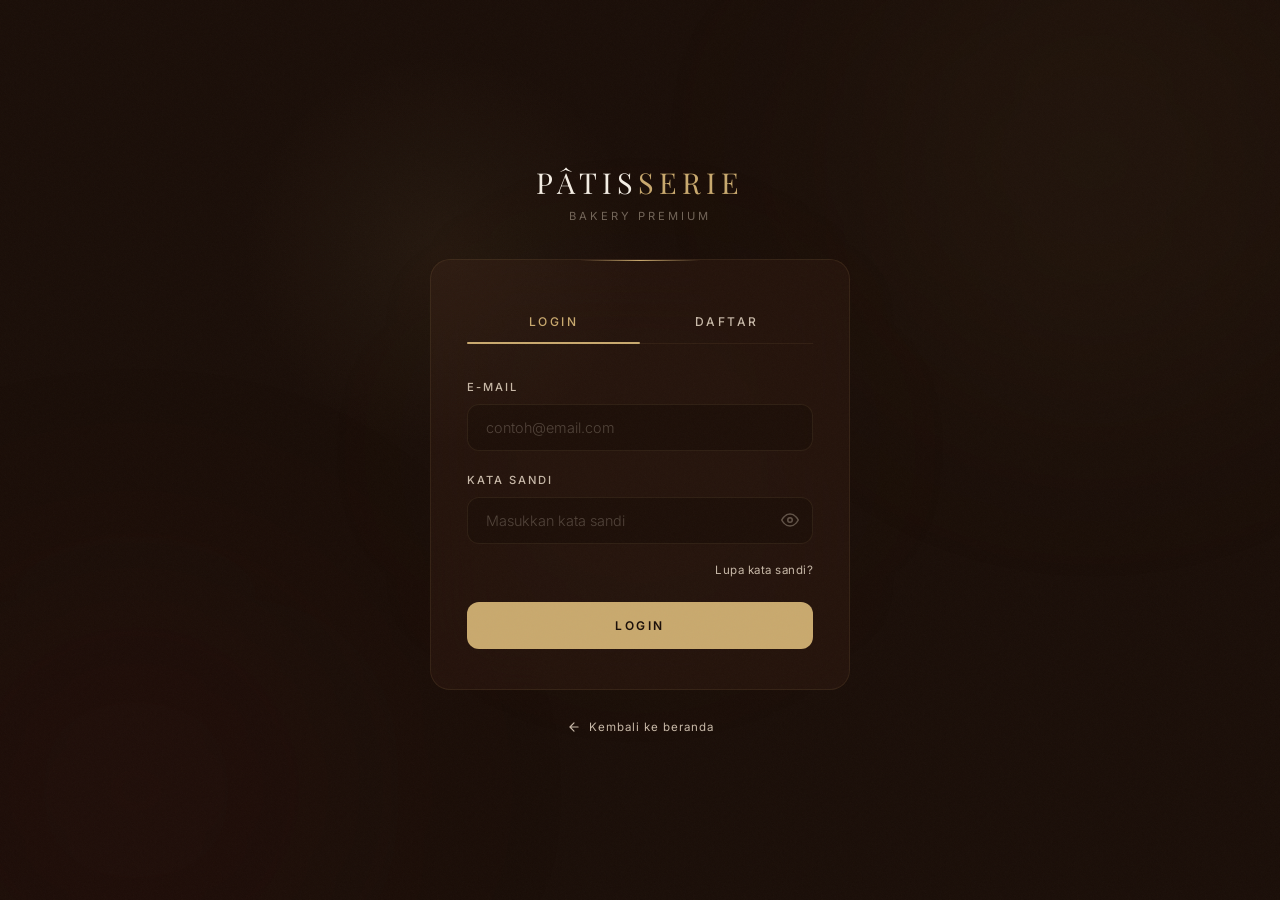
==== Auth.html @ b81f14a2 "fix bug" ====
<!DOCTYPE html>
<html lang="id">
<head>
    <meta charset="UTF-8">
    <meta name="viewport" content="width=device-width, initial-scale=1.0">
    <title>Login & Daftar — Pâtisserie</title>
    <link rel="preconnect" href="https://fonts.googleapis.com">
    <link href="https://fonts.googleapis.com/css2?family=Playfair+Display:ital,wght@0,400;0,500;0,600;1,400;1,500&family=Inter:wght@300;400;500;600&display=swap" rel="stylesheet">
    <link rel="stylesheet" href="assets/css/auth.css">
</head>
<body>

    <!-- Background -->
    <div class="cursor-glow" id="cursorGlow"></div>
    <div class="bg-blob bg-blob-1"></div>
    <div class="bg-blob bg-blob-2"></div>
    <div class="bg-blob bg-blob-3"></div>

    <div class="auth-container">
        <!-- Logo -->
        <div class="auth-logo">
            <h1>Pâtis<span>serie</span></h1>
            <p>Bakery Premium</p>
        </div>

        <!-- Card -->
        <div class="auth-card">
            <!-- Tabs -->
            <div class="auth-tabs">
                <button class="auth-tab active" data-tab="login">Login</button>
                <button class="auth-tab" data-tab="daftar">Daftar</button>
                <div class="tab-indicator" id="tabIndicator"></div>
            </div>

            <!-- Panels -->
            <div class="auth-panels">

                <!-- ====== LOGIN ====== -->
                <div class="auth-panel active" id="panel-login">
                    <form id="form-login" novalidate>
                        <div class="field">
                            <label>E-mail</label>
                            <input type="email" id="l-email" placeholder="contoh@email.com" autocomplete="email">
                            <div class="error-msg" id="l-email-err">Masukkan e-mail yang valid</div>
                        </div>
                        <div class="field">
                            <label>Kata Sandi</label>
                            <div class="pw-wrap">
                                <input type="password" id="l-pass" placeholder="Masukkan kata sandi" autocomplete="current-password">
                                <button type="button" class="pw-btn" onclick="togglePw('l-pass', this)">
                                    <svg viewBox="0 0 24 24" fill="none" stroke="currentColor" stroke-width="2" stroke-linecap="round" stroke-linejoin="round">
                                        <path d="M1 12s4-8 11-8 11 8 11 8-4 8-11 8-11-8-11-8z"/>
                                        <circle cx="12" cy="12" r="3"/>
                                    </svg>
                                </button>
                            </div>
                            <div class="error-msg" id="l-pass-err">Kata sandi tidak boleh kosong</div>
                        </div>
                        <div class="forgot">
                            <a href="#" onclick="event.preventDefault(); toast('Fitur reset kata sandi segera hadir', 'info')">Lupa kata sandi?</a>
                        </div>
                        <button type="submit" class="btn-submit"><span>Login</span></button>
                    </form>

                   

                   
                </div>

                <!-- ====== DAFTAR ====== -->
                <div class="auth-panel" id="panel-daftar">
                    <form id="form-daftar" novalidate>
                        <div class="field">
                            <label>Nama Lengkap</label>
                            <input type="text" id="d-nama" placeholder="Nama lengkap kamu" autocomplete="name">
                            <div class="error-msg" id="d-nama-err">Nama wajib diisi</div>
                        </div>
                        <div class="field">
                            <label>E-mail</label>
                            <input type="email" id="d-email" placeholder="contoh@email.com" autocomplete="email">
                            <div class="error-msg" id="d-email-err">Masukkan e-mail yang valid</div>
                        </div>
                        <div class="field">
                            <label>Kata Sandi</label>
                            <div class="pw-wrap">
                                <input type="password" id="d-pass" placeholder="Minimal 6 karakter" autocomplete="new-password">
                                <button type="button" class="pw-btn" onclick="togglePw('d-pass', this)">
                                    <svg viewBox="0 0 24 24" fill="none" stroke="currentColor" stroke-width="2" stroke-linecap="round" stroke-linejoin="round">
                                        <path d="M1 12s4-8 11-8 11 8 11 8-4 8-11 8-11-8-11-8z"/>
                                        <circle cx="12" cy="12" r="3"/>
                                    </svg>
                                </button>
                            </div>
                            <div class="error-msg" id="d-pass-err">Kata sandi minimal 6 karakter</div>
                        </div>
                        <label class="checkbox" id="d-agree-wrap">
                            <input type="checkbox" id="d-agree">
                            <div class="check-box">
                                <svg viewBox="0 0 24 24" stroke-linecap="round" stroke-linejoin="round">
                                    <polyline points="20 6 9 17 4 12"/>
                                </svg>
                            </div>
                            <span>Saya menyetujui <a href="#" onclick="event.preventDefault(); event.stopPropagation(); toast('Halaman syarat & ketentuan sedang disiapkan', 'info')">Syarat & Ketentuan</a></span>
                        </label>
                        <div class="error-msg" id="d-agree-err" style="margin-top:-14px; margin-bottom:18px;">Anda harus menyetujui syarat & ketentuan</div>
                        <button type="submit" class="btn-submit"><span>Daftar</span></button>
                    </form>

                  
                </div>

            </div>
        </div>

        <!-- Back -->
        <div class="back-link">
            <a href="/index.html">
                <svg viewBox="0 0 24 24" fill="none" stroke="currentColor" stroke-width="2" stroke-linecap="round" stroke-linejoin="round"><path d="M19 12H5M12 19l-7-7 7-7"/></svg>
                Kembali ke beranda
            </a>
        </div>
    </div>

    <!-- Toast Container -->
    <div class="toast-container" id="toastBox"></div>

    <script src="assets/js/auth.js">
       
    </script>

</body>
</html>
---- assets/css/auth.css ----
*, *::before, *::after {
            margin: 0;
            padding: 0;
            box-sizing: border-box;
        }

        :root {
            --brown-deep: #1a0e08;
            --brown-rich: #2c1810;
            --brown-warm: #3d2015;
            --maroon: #4a1212;
            --cream: #f5efe6;
            --cream-muted: #c8b9a8;
            --gold: #c9a96e;
            --gold-light: #e0c992;
        }

        html { scroll-behavior: smooth; }

        body {
            font-family: 'Inter', sans-serif;
            background: var(--brown-deep);
            color: var(--cream);
            min-height: 100vh;
            display: flex;
            align-items: center;
            justify-content: center;
            overflow-x: hidden;
            position: relative;
        }

        /* === GRAIN === */
        body::after {
            content: '';
            position: fixed;
            inset: 0;
            z-index: 9999;
            pointer-events: none;
            opacity: 0.03;
            background-image: url("data:image/svg+xml,%3Csvg viewBox='0 0 256 256' xmlns='http://www.w3.org/2000/svg'%3E%3Cfilter id='n'%3E%3CfeTurbulence type='fractalNoise' baseFrequency='0.9' numOctaves='4' stitchTiles='stitch'/%3E%3C/filter%3E%3Crect width='100%25' height='100%25' filter='url(%23n)'/%3E%3C/svg%3E");
            background-size: 128px 128px;
        }

        /* === CURSOR GLOW === */
        .cursor-glow {
            position: fixed;
            width: 400px;
            height: 400px;
            border-radius: 50%;
            background: radial-gradient(circle, rgba(201,169,110,0.06) 0%, transparent 70%);
            pointer-events: none;
            z-index: 9998;
            transform: translate(-50%, -50%);
            transition: left 0.3s ease-out, top 0.3s ease-out;
        }

        /* === BACKGROUND BLOBS === */
        .bg-blob {
            position: fixed;
            border-radius: 50%;
            pointer-events: none;
            filter: blur(120px);
            z-index: 0;
        }

        .bg-blob-1 {
            width: 500px; height: 500px;
            background: rgba(201,169,110,0.04);
            top: -10%; right: -5%;
        }

        .bg-blob-2 {
            width: 400px; height: 400px;
            background: rgba(74,18,18,0.15);
            bottom: -10%; left: -5%;
        }

        .bg-blob-3 {
            width: 300px; height: 300px;
            background: rgba(201,169,110,0.03);
            top: 50%; left: 50%;
            transform: translate(-50%, -50%);
        }

        /* === MAIN CONTAINER === */
        .auth-container {
            position: relative;
            z-index: 10;
            width: 100%;
            max-width: 460px;
            padding: 20px;
        }

        /* === LOGO === */
        .auth-logo {
            text-align: center;
            margin-bottom: 36px;
            opacity: 0;
            animation: fadeSlideDown 0.8s 0.2s ease forwards;
        }

        .auth-logo h1 {
            font-family: 'Playfair Display', serif;
            font-size: 1.8rem;
            letter-spacing: 5px;
            text-transform: uppercase;
            font-weight: 400;
        }

        .auth-logo h1 span { color: var(--gold); }

        .auth-logo p {
            font-size: 0.7rem;
            letter-spacing: 3px;
            text-transform: uppercase;
            color: var(--cream-muted);
            margin-top: 8px;
            opacity: 0.5;
        }

        /* === CARD === */
        .auth-card {
            background: rgba(44, 24, 16, 0.6);
            backdrop-filter: blur(40px);
            -webkit-backdrop-filter: blur(40px);
            border: 1px solid rgba(201,169,110,0.1);
            border-radius: 20px;
            padding: 40px 36px;
            position: relative;
            overflow: hidden;
            opacity: 0;
            animation: fadeSlideUp 1s 0.4s ease forwards;
        }

        /* Subtle top glow line */
        .auth-card::before {
            content: '';
            position: absolute;
            top: 0; left: 50%;
            transform: translateX(-50%);
            width: 120px; height: 1px;
            background: linear-gradient(90deg, transparent, var(--gold), transparent);
        }

        /* === TABS === */
        .auth-tabs {
            display: flex;
            gap: 0;
            margin-bottom: 36px;
            position: relative;
            border-bottom: 1px solid rgba(201,169,110,0.08);
        }

        .auth-tab {
            flex: 1;
            background: none;
            border: none;
            padding: 14px 0;
            font-family: 'Inter', sans-serif;
            font-size: 0.75rem;
            letter-spacing: 2.5px;
            text-transform: uppercase;
            color: var(--cream-muted);
            cursor: pointer;
            position: relative;
            transition: color 0.4s ease;
            font-weight: 500;
        }

        .auth-tab.active {
            color: var(--gold);
        }

        .auth-tab:hover:not(.active) {
            color: var(--cream);
        }

        /* Animated underline */
        .tab-indicator {
            position: absolute;
            bottom: -1px;
            height: 2px;
            width: 50%;
            background: var(--gold);
            transition: left 0.4s cubic-bezier(0.25,0.8,0.25,1);
            left: 0;
            border-radius: 2px;
        }

        .tab-indicator.right {
            left: 50%;
        }

        /* === PANELS === */
        .auth-panels {
            position: relative;
            overflow: hidden;
        }

        .auth-panel {
            display: none;
            animation: panelIn 0.5s ease forwards;
        }

        .auth-panel.active {
            display: block;
        }

        @keyframes panelIn {
            from { opacity: 0; transform: translateY(12px); }
            to { opacity: 1; transform: translateY(0); }
        }

        /* === FORM FIELDS === */
        .field {
            margin-bottom: 22px;
        }

        .field label {
            display: block;
            font-size: 0.7rem;
            letter-spacing: 2px;
            text-transform: uppercase;
            color: var(--cream-muted);
            margin-bottom: 10px;
            font-weight: 500;
        }

        .field input[type="email"],
        .field input[type="text"],
        .field input[type="password"] {
            width: 100%;
            padding: 14px 18px;
            background: rgba(26, 14, 8, 0.6);
            border: 1px solid rgba(201,169,110,0.1);
            border-radius: 12px;
            color: var(--cream);
            font-family: 'Inter', sans-serif;
            font-size: 0.9rem;
            font-weight: 300;
            outline: none;
            transition: all 0.4s ease;
        }

        .field input::placeholder {
            color: rgba(200,185,168,0.3);
            font-weight: 300;
        }

        .field input:focus {
            border-color: rgba(201,169,110,0.4);
            box-shadow: 0 0 0 3px rgba(201,169,110,0.06), 0 0 20px rgba(201,169,110,0.04);
        }

        .field input.error {
            border-color: rgba(180, 60, 60, 0.6);
            box-shadow: 0 0 0 3px rgba(180, 60, 60, 0.08);
        }

        /* === PASSWORD WRAP === */
        .pw-wrap {
            position: relative;
        }

        .pw-wrap input {
            padding-right: 50px !important;
        }

        .pw-btn {
            position: absolute;
            right: 4px;
            top: 50%;
            transform: translateY(-50%);
            background: none;
            border: none;
            padding: 10px;
            cursor: pointer;
            color: var(--cream-muted);
            opacity: 0.4;
            transition: opacity 0.3s ease, color 0.3s ease;
            display: flex;
            align-items: center;
            justify-content: center;
        }

        .pw-btn:hover {
            opacity: 0.8;
            color: var(--gold);
        }

        .pw-btn svg {
            width: 18px; height: 18px;
        }

        /* === ERROR MSG === */
        .error-msg {
            font-size: 0.72rem;
            color: #c0392b;
            margin-top: 8px;
            letter-spacing: 0.3px;
            display: none;
            align-items: center;
            gap: 6px;
        }

        .error-msg.show {
            display: flex;
            animation: errorIn 0.3s ease;
        }

        .error-msg::before {
            content: '!';
            display: inline-flex;
            align-items: center;
            justify-content: center;
            width: 16px; height: 16px;
            border-radius: 50%;
            background: rgba(192,57,43,0.15);
            font-size: 0.6rem;
            font-weight: 700;
            flex-shrink: 0;
        }

        @keyframes errorIn {
            from { opacity: 0; transform: translateY(-4px); }
            to { opacity: 1; transform: translateY(0); }
        }

        /* === FORGOT PASSWORD === */
        .forgot {
            text-align: right;
            margin-bottom: 24px;
            margin-top: -8px;
        }

        .forgot a {
            font-size: 0.72rem;
            color: var(--cream-muted);
            text-decoration: none;
            letter-spacing: 0.5px;
            transition: color 0.3s ease;
        }

        .forgot a:hover {
            color: var(--gold);
        }

        /* === CHECKBOX === */
        .checkbox {
            display: flex;
            align-items: flex-start;
            gap: 12px;
            margin-bottom: 24px;
            cursor: pointer;
        }

        .checkbox input[type="checkbox"] {
            display: none;
        }

        .check-box {
            width: 20px; height: 20px;
            border: 1px solid rgba(201,169,110,0.2);
            border-radius: 6px;
            flex-shrink: 0;
            display: flex;
            align-items: center;
            justify-content: center;
            transition: all 0.3s ease;
            margin-top: 1px;
            background: rgba(26,14,8,0.6);
        }

        .check-box svg {
            width: 12px; height: 12px;
            stroke: var(--brown-deep);
            stroke-width: 3;
            fill: none;
            opacity: 0;
            transform: scale(0.5);
            transition: all 0.3s ease;
        }

        .checkbox input:checked + .check-box {
            background: var(--gold);
            border-color: var(--gold);
        }

        .checkbox input:checked + .check-box svg {
            opacity: 1;
            transform: scale(1);
        }

        .checkbox label {
            font-size: 0.8rem;
            color: var(--cream-muted);
            line-height: 1.5;
            font-weight: 300;
            cursor: pointer;
        }

        .checkbox label a {
            color: var(--gold);
            text-decoration: none;
            transition: color 0.3s ease;
        }

        .checkbox label a:hover {
            color: var(--gold-light);
            text-decoration: underline;
        }

        .checkbox.error .check-box {
            border-color: rgba(180,60,60,0.6);
        }

        /* === SUBMIT BUTTON === */
        .btn-submit {
            width: 100%;
            padding: 16px;
            background: var(--gold);
            color: var(--brown-deep);
            border: none;
            border-radius: 12px;
            font-family: 'Inter', sans-serif;
            font-size: 0.75rem;
            font-weight: 600;
            letter-spacing: 2.5px;
            text-transform: uppercase;
            cursor: pointer;
            position: relative;
            overflow: hidden;
            transition: all 0.4s cubic-bezier(0.25,0.8,0.25,1);
        }

        .btn-submit::before {
            content: '';
            position: absolute;
            inset: 0;
            background: var(--gold-light);
            transform: translateX(-100%);
            transition: transform 0.4s cubic-bezier(0.25,0.8,0.25,1);
        }

        .btn-submit:hover::before {
            transform: translateX(0);
        }

        .btn-submit span {
            position: relative;
            z-index: 1;
        }

        .btn-submit:active {
            transform: scale(0.98);
        }

        /* Loading state */
        .btn-submit.loading {
            pointer-events: none;
        }

        .btn-submit.loading span {
            opacity: 0;
        }

        .btn-submit::after {
            content: '';
            position: absolute;
            top: 50%; left: 50%;
            transform: translate(-50%, -50%);
            width: 20px; height: 20px;
            border: 2px solid transparent;
            border-top-color: var(--brown-deep);
            border-right-color: var(--brown-deep);
            border-radius: 50%;
            opacity: 0;
            z-index: 2;
        }

        .btn-submit.loading::after {
            opacity: 1;
            animation: spin 0.6s linear infinite;
        }

        @keyframes spin {
            to { transform: translate(-50%, -50%) rotate(360deg); }
        }

        /* === DIVIDER === */
        .auth-divider {
            display: flex;
            align-items: center;
            gap: 16px;
            margin: 28px 0;
        }

        .auth-divider::before,
        .auth-divider::after {
            content: '';
            flex: 1;
            height: 1px;
            background: rgba(201,169,110,0.08);
        }

        .auth-divider span {
            font-size: 0.65rem;
            letter-spacing: 2px;
            text-transform: uppercase;
            color: rgba(200,185,168,0.3);
        }

        /* === SOCIAL BUTTONS === */
        .social-btns {
            display: flex;
            gap: 12px;
        }

        .btn-social {
            flex: 1;
            padding: 12px;
            background: rgba(26,14,8,0.6);
            border: 1px solid rgba(201,169,110,0.08);
            border-radius: 12px;
            display: flex;
            align-items: center;
            justify-content: center;
            gap: 10px;
            cursor: pointer;
            transition: all 0.3s ease;
            text-decoration: none;
        }

        .btn-social:hover {
            border-color: rgba(201,169,110,0.2);
            background: rgba(44,24,16,0.8);
            transform: translateY(-2px);
        }

        .btn-social svg {
            width: 18px; height: 18px;
            flex-shrink: 0;
        }

        .btn-social span {
            font-size: 0.72rem;
            color: var(--cream-muted);
            letter-spacing: 0.5px;
            font-weight: 400;
        }

        /* Google colors */
        .btn-google svg path { fill: #ea4335; }
        .btn-google svg .g-blue { fill: #4285f4; }
        .btn-google svg .g-green { fill: #34a853; }
        .btn-google svg .g-yellow { fill: #fbbc05; }

        /* === TOAST === */
        .toast-container {
            position: fixed;
            top: 24px;
            right: 24px;
            z-index: 10000;
            display: flex;
            flex-direction: column;
            gap: 10px;
        }

        .toast {
            padding: 14px 20px;
            background: rgba(44,24,16,0.95);
            backdrop-filter: blur(20px);
            -webkit-backdrop-filter: blur(20px);
            border: 1px solid rgba(201,169,110,0.15);
            border-radius: 12px;
            color: var(--cream);
            font-size: 0.82rem;
            font-weight: 300;
            letter-spacing: 0.3px;
            display: flex;
            align-items: center;
            gap: 10px;
            animation: toastIn 0.4s ease forwards;
            max-width: 360px;
            box-shadow: 0 10px 40px rgba(0,0,0,0.4);
        }

        .toast.out {
            animation: toastOut 0.3s ease forwards;
        }

        .toast-icon {
            width: 20px; height: 20px;
            flex-shrink: 0;
        }

        .toast-icon.info { color: var(--gold); }
        .toast-icon.success { color: #27ae60; }
        .toast-icon.error { color: #c0392b; }

        @keyframes toastIn {
            from { opacity: 0; transform: translateX(30px) scale(0.95); }
            to { opacity: 1; transform: translateX(0) scale(1); }
        }

        @keyframes toastOut {
            from { opacity: 1; transform: translateX(0) scale(1); }
            to { opacity: 0; transform: translateX(30px) scale(0.95); }
        }

        /* === BACK LINK === */
        .back-link {
            text-align: center;
            margin-top: 28px;
            opacity: 0;
            animation: fadeSlideUp 0.8s 0.6s ease forwards;
        }

        .back-link a {
            font-size: 0.72rem;
            color: var(--cream-muted);
            text-decoration: none;
            letter-spacing: 1px;
            transition: color 0.3s ease;
            display: inline-flex;
            align-items: center;
            gap: 8px;
        }

        .back-link a:hover {
            color: var(--gold);
        }

        .back-link svg {
            width: 14px; height: 14px;
            transition: transform 0.3s ease;
        }

        .back-link a:hover svg {
            transform: translateX(-4px);
        }

        /* === KEYFRAMES === */
        @keyframes fadeSlideDown {
            from { opacity: 0; transform: translateY(-20px); }
            to { opacity: 1; transform: translateY(0); }
        }

        @keyframes fadeSlideUp {
            from { opacity: 0; transform: translateY(20px); }
            to { opacity: 1; transform: translateY(0); }
        }

        /* === RESPONSIVE === */
        @media (max-width: 500px) {
            .auth-container { padding: 16px; }
            .auth-card { padding: 32px 24px; border-radius: 16px; }
            .auth-logo h1 { font-size: 1.4rem; letter-spacing: 4px; }
            .social-btns { flex-direction: column; }
            .toast { max-width: calc(100vw - 48px); }
            .toast-container { left: 24px; right: 24px; }
        }
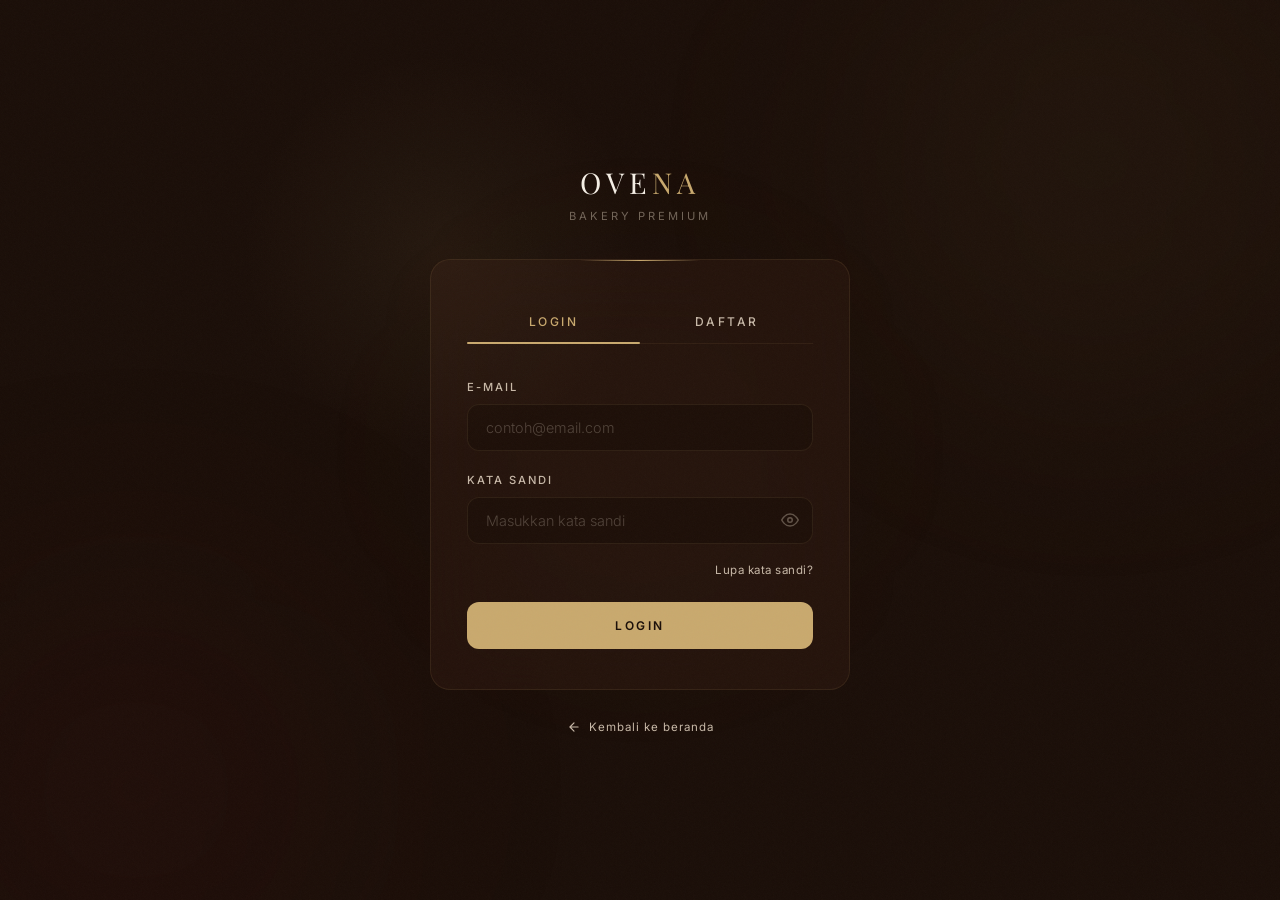
==== commit a780c367: "fix bug" ====
--- a/Auth.html
+++ b/Auth.html
@@ -19,7 +19,7 @@
     <div class="auth-container">
         <!-- Logo -->
         <div class="auth-logo">
-            <h1>Pâtis<span>serie</span></h1>
+            <h1>Ove<span>na</span></h1>
             <p>Bakery Premium</p>
         </div>
 
